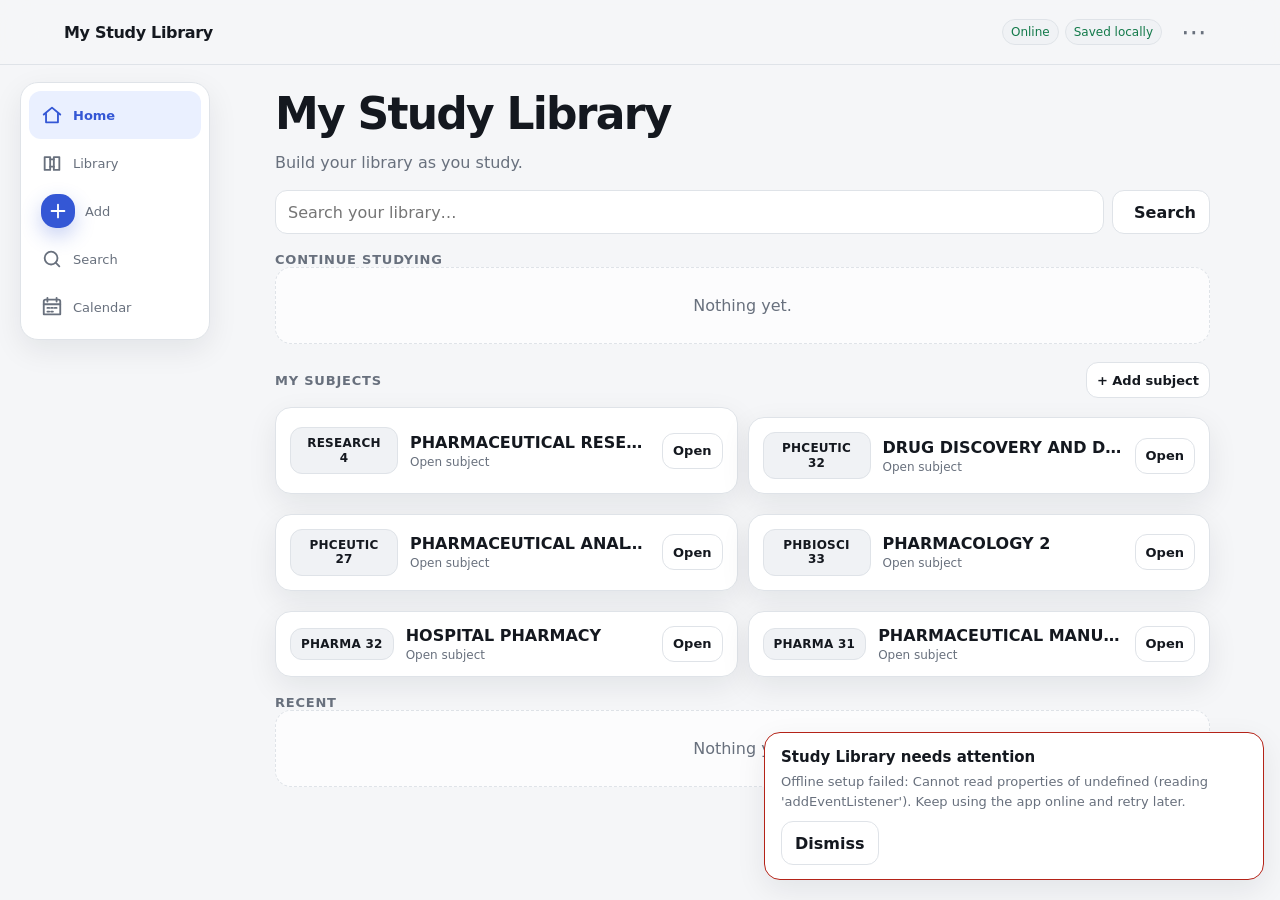
==== index.html @ 4ba4dd5d "Set up Study Library PWA" ====
<!doctype html>
<html lang="en">
<head>
<meta charset="utf-8" />
<meta name="viewport" content="width=device-width,initial-scale=1,viewport-fit=cover" />
<meta name="color-scheme" content="light dark" />
<title>Personal Study Library — Unified Study Modules</title>

<meta name="theme-color" content="#3457d5">
<link rel="manifest" href="./manifest.webmanifest">
<link rel="icon" href="./assets/icons/icon-192.png">
<link rel="apple-touch-icon" href="./assets/icons/icon-192.png">
<link rel="stylesheet" href="./css/app.css">
<link rel="stylesheet" href="./css/pwa.css">
</head>
<body>
<div class="app">
  <header class="topbar"><div class="topbar-inner"><div class="top-title" id="topTitle">My Study Library</div><div class="status-row"><span class="badge" id="networkBadge">Offline</span><span class="badge save-badge saved" id="saveBadge">Saved locally</span></div><button class="kebab" onclick="openAppMenu()" aria-label="Library settings and actions">⋯</button></div></header>
  <main class="main" id="main"></main>
  <nav class="bottom-nav" id="bottomNav"></nav>
  <button class="calendar-side-launch" id="calendarSideLaunch" type="button" onclick="openCalendar()" aria-label="Open calendar"><svg viewBox="0 0 24 24" aria-hidden="true"><path d="M5 4h14a2 2 0 0 1 2 2v14H3V6a2 2 0 0 1 2-2z"/><path d="M7 2v4M17 2v4M3 9h18"/><path d="M7 13h2M11 13h2M15 13h2M7 17h2M11 17h2"/></svg><span class="calendar-side-label">Calendar</span></button>
</div>
<div id="sheetHost"></div><div id="toastHost"></div>


<script src="./js/version.js"></script>
<script src="./js/storage.js"></script>
<script src="./js/pdf-reader.js"></script>
<script src="./js/app.js"></script>
<script src="./js/integration.js"></script>
<script src="./js/updater.js"></script>
</body>
</html>
---- css/app.css ----
:root{
  --bg:#f5f6f8;--surface:#ffffff;--surface2:#f0f2f5;--ink:#14181f;--muted:#68707d;--line:#dfe3e8;
  --accent:#3457d5;--accent2:#eaf0ff;--danger:#b42318;--good:#137a4a;--warn:#a15c00;--shadow:0 10px 30px rgba(15,23,42,.08);
  --radius:16px;--nav-h:70px;--tap:44px;
}
html[data-theme="dark"]{--bg:#101318;--surface:#171b22;--surface2:#202631;--ink:#eef2f6;--muted:#9ca7b5;--line:#2c3440;--accent:#7f9cff;--accent2:#202b4a;--shadow:0 12px 34px rgba(0,0,0,.28)}
*{box-sizing:border-box}html,body{margin:0;min-height:100%;font-family:Inter,ui-sans-serif,system-ui,-apple-system,Segoe UI,Roboto,Arial,sans-serif;background:var(--bg);color:var(--ink)}
button,input,textarea,select{font:inherit;color:inherit}button{cursor:pointer}.hidden{display:none!important}.app{min-height:100vh;padding-bottom:calc(var(--nav-h) + env(safe-area-inset-bottom))}
.topbar{position:sticky;top:0;z-index:30;background:color-mix(in srgb,var(--bg) 88%,transparent);backdrop-filter:blur(16px);border-bottom:1px solid var(--line)}
.topbar-inner{max-width:1180px;margin:auto;display:flex;align-items:center;gap:10px;padding:10px 14px}.top-title{font-weight:800;letter-spacing:-.02em;flex:1}.status-row{display:flex;gap:6px;align-items:center}.badge{font-size:12px;padding:5px 8px;border-radius:999px;background:var(--surface2);color:var(--muted);border:1px solid var(--line)}.save-badge.saved{color:var(--good)}
.main{max-width:1180px;margin:0 auto;padding:14px}.view{animation:fade .18s ease}@keyframes fade{from{opacity:.4;transform:translateY(3px)}to{opacity:1;transform:none}}
.h1{font-size:clamp(28px,6vw,44px);line-height:1.05;margin:6px 0 8px;letter-spacing:-.04em}.h2{font-size:22px;margin:0 0 10px;letter-spacing:-.02em}.h3{font-size:16px;margin:0 0 8px}.muted{color:var(--muted)}.small{font-size:12px}.section{margin:18px 0}.section-head{display:flex;align-items:center;justify-content:space-between;gap:10px;margin-bottom:9px}.section-title{font-size:13px;font-weight:800;letter-spacing:.06em;text-transform:uppercase;color:var(--muted)}
.card{background:var(--surface);border:1px solid var(--line);border-radius:var(--radius);box-shadow:var(--shadow);padding:14px}.card.flat{box-shadow:none}.card + .card{margin-top:10px}.empty{padding:28px 18px;border:1px dashed var(--line);border-radius:var(--radius);text-align:center;color:var(--muted);background:color-mix(in srgb,var(--surface) 65%,transparent)}
.btn{min-height:var(--tap);border:1px solid var(--line);background:var(--surface);border-radius:12px;padding:9px 13px;font-weight:700;display:inline-flex;align-items:center;justify-content:center;gap:8px}.btn:hover{filter:brightness(.98)}.btn.primary{background:var(--accent);border-color:var(--accent);color:white}.btn.ghost{background:transparent}.btn.danger{color:var(--danger)}.btn.small{min-height:36px;padding:7px 10px;font-size:13px}.btn.icon{width:44px;padding:0}.btn.active{background:var(--accent2);border-color:var(--accent);color:var(--accent)}
.search{display:flex;gap:8px}.input,.textarea,.select{width:100%;border:1px solid var(--line);background:var(--surface);border-radius:12px;padding:11px 12px;outline:none}.input:focus,.textarea:focus,.select:focus{border-color:var(--accent);box-shadow:0 0 0 3px color-mix(in srgb,var(--accent) 15%,transparent)}.textarea{min-height:120px;resize:vertical}.label{display:block;font-size:12px;font-weight:800;color:var(--muted);margin:0 0 6px}.field{margin-bottom:12px}
.grid{display:grid;gap:10px}.grid2{grid-template-columns:repeat(2,minmax(0,1fr))}.grid3{grid-template-columns:repeat(3,minmax(0,1fr))}.list{display:grid;gap:9px}.list-row{display:flex;align-items:center;gap:10px;padding:12px;background:var(--surface);border:1px solid var(--line);border-radius:14px}.list-main{flex:1;min-width:0}.list-title{font-weight:800;white-space:nowrap;overflow:hidden;text-overflow:ellipsis}.list-sub{font-size:12px;color:var(--muted);margin-top:3px;white-space:nowrap;overflow:hidden;text-overflow:ellipsis}.swatch{width:12px;height:12px;border-radius:50%;flex:0 0 auto}.kebab{border:0;background:transparent;color:var(--muted);font-size:22px;padding:0 6px}
.subject-card{display:flex;align-items:center;gap:12px}.subject-icon{width:46px;height:46px;border-radius:14px;display:grid;place-items:center;background:var(--surface2);font-weight:900}.subject-code{min-width:86px;max-width:108px;padding:8px 10px;border-radius:12px;background:var(--surface2);border:1px solid var(--line);font-size:12px;font-weight:850;letter-spacing:.02em;line-height:1.2;text-align:center;color:var(--ink)}.chips{display:flex;flex-wrap:wrap;gap:7px}.chip{padding:6px 9px;border:1px solid var(--line);border-radius:999px;background:var(--surface);font-size:12px;color:var(--muted)}
.bottom-nav{position:fixed;z-index:50;left:0;right:0;bottom:0;height:calc(var(--nav-h) + env(safe-area-inset-bottom));padding-bottom:env(safe-area-inset-bottom);background:color-mix(in srgb,var(--surface) 92%,transparent);backdrop-filter:blur(18px);border-top:1px solid var(--line);display:grid;grid-template-columns:repeat(5,1fr)}.nav-btn{border:0;background:transparent;color:var(--muted);display:flex;flex-direction:column;align-items:center;justify-content:center;gap:3px;font-size:11px;min-width:0}.nav-btn svg{width:22px;height:22px;stroke:currentColor;fill:none;stroke-width:2;stroke-linecap:round;stroke-linejoin:round}.nav-btn.active{color:var(--accent);font-weight:800}.nav-add{width:46px;height:46px;border-radius:15px;background:var(--accent);color:white;display:grid;place-items:center;margin-top:-7px;box-shadow:0 8px 20px color-mix(in srgb,var(--accent) 28%,transparent)}
.sheet-backdrop{position:fixed;inset:0;background:rgba(10,15,25,.38);z-index:100;display:flex;align-items:flex-end;justify-content:center}.sheet{width:min(680px,100%);max-height:88vh;overflow:auto;background:var(--surface);border-radius:22px 22px 0 0;padding:12px 16px calc(18px + env(safe-area-inset-bottom));box-shadow:0 -20px 60px rgba(0,0,0,.2)}.sheet-grab{width:44px;height:5px;border-radius:999px;background:var(--line);margin:2px auto 14px}.sheet-head{display:flex;align-items:center;gap:8px;margin-bottom:12px}.sheet-head h2{flex:1;margin:0;font-size:20px}.sheet-actions{display:flex;gap:8px;justify-content:flex-end;flex-wrap:wrap;margin-top:14px}.sheet-option{width:100%;text-align:left;border:1px solid var(--line);background:var(--surface);border-radius:14px;padding:13px;margin:6px 0;font-weight:800}.sheet-option span{display:block;font-size:12px;font-weight:500;color:var(--muted);margin-top:3px}
.topic-hero{display:flex;align-items:flex-start;gap:12px}.topic-hero .grow{flex:1}.progressbar{height:9px;border-radius:999px;background:var(--surface2);overflow:hidden}.progressbar>div{height:100%;background:var(--accent);border-radius:inherit}.tool-tabs{display:flex;gap:7px;overflow:auto;padding:2px 0 8px;scrollbar-width:none}.tool-tabs::-webkit-scrollbar{display:none}.tool-tab{white-space:nowrap;border:1px solid var(--line);background:var(--surface);border-radius:999px;padding:8px 11px;font-weight:750}.tool-tab.active{background:var(--accent);color:white;border-color:var(--accent)}
.material-grid{display:grid;gap:9px}.material-card{display:flex;gap:10px;align-items:center;padding:12px;border:1px solid var(--line);border-radius:14px;background:var(--surface)}.material-icon{width:42px;height:42px;border-radius:12px;background:var(--surface2);display:grid;place-items:center;font-size:12px;font-weight:900}.state-pill{font-size:10px;font-weight:900;letter-spacing:.05em;padding:4px 6px;border-radius:999px;background:var(--surface2);color:var(--muted)}
.reader-shell{position:relative}.reader-toolbar{position:sticky;top:61px;z-index:18;display:flex;gap:6px;overflow:auto;padding:8px;background:color-mix(in srgb,var(--surface) 94%,transparent);backdrop-filter:blur(14px);border:1px solid var(--line);border-radius:14px;margin-bottom:8px}.reader-tool{min-width:42px;height:42px;border:1px solid var(--line);background:var(--surface);border-radius:11px;display:grid;place-items:center}.reader-tool.active{background:var(--accent2);border-color:var(--accent);color:var(--accent)}.reader-tool svg{width:21px;height:21px;stroke:currentColor;fill:none;stroke-width:2;stroke-linecap:round;stroke-linejoin:round}.tool-settings{display:flex;gap:10px;flex-wrap:wrap;align-items:center;padding:9px 10px;border:1px solid var(--line);background:var(--surface);border-radius:12px;margin-bottom:8px}.color-dot{width:28px;height:28px;border-radius:50%;border:2px solid var(--surface);outline:1px solid var(--line)}.color-dot.selected{outline:3px solid var(--accent)}.mini-range{width:140px}.preview-line{width:84px;height:22px;position:relative;border:1px solid var(--line);border-radius:8px;background:var(--surface2)}.preview-line span{position:absolute;left:9px;right:9px;top:50%;transform:translateY(-50%);border-radius:999px;background:var(--ink)}
.reader-wrap{position:relative;border:1px solid var(--line);border-radius:14px;background:var(--surface);overflow:hidden}.reader-scroll{position:relative;max-height:72vh;overflow:auto}.reader-text{position:relative;z-index:1;padding:22px;white-space:pre-wrap;line-height:1.72;font-size:16px;min-height:500px}.reader-text mark{padding:0;border-radius:2px;color:inherit;cursor:pointer}.anno-canvas{position:absolute;left:0;top:0;z-index:5;touch-action:none}.reader-info{padding:12px}.unsupported{padding:24px;text-align:center;color:var(--muted)}
.note-editor{display:grid;gap:8px}.autosave{font-size:11px;color:var(--muted)}
.flashcard-stage{perspective:1000px}.flashcard{min-height:280px;border:1px solid var(--line);border-radius:20px;background:var(--surface);display:grid;place-items:center;padding:28px;text-align:center;font-size:24px;font-weight:800;box-shadow:var(--shadow);transform-style:preserve-3d;transition:transform .35s}.flashcard.flipped{transform:rotateY(180deg)}.flash-side{backface-visibility:hidden;position:absolute;padding:24px}.flash-back{transform:rotateY(180deg)}.rating-row{display:grid;grid-template-columns:repeat(4,1fr);gap:7px;margin-top:10px}.rating-row .btn{font-size:12px;padding:8px 5px}
.quizbox{max-width:780px;margin:auto}.choice{display:block;width:100%;text-align:left;border:1px solid var(--line);background:var(--surface);border-radius:12px;padding:12px;margin:8px 0}.choice.selected{border-color:var(--accent);background:var(--accent2)}.choice.correct{border-color:#49a575;background:color-mix(in srgb,#49a575 12%,var(--surface))}.choice.wrong{border-color:#d56a64;background:color-mix(in srgb,#d56a64 11%,var(--surface))}.quiz-actions{display:flex;gap:7px;flex-wrap:wrap}.confidence{display:flex;gap:7px;flex-wrap:wrap;margin-top:10px}.confidence .btn{flex:1}.option-explain{padding:9px;border:1px solid var(--line);border-radius:10px;margin-top:6px;font-size:13px}
.table-wrap{overflow:auto;border:1px solid var(--line);border-radius:14px}.study-table{border-collapse:collapse;width:100%;min-width:640px;background:var(--surface)}.study-table th,.study-table td{border-bottom:1px solid var(--line);border-right:1px solid var(--line);padding:10px;text-align:left;vertical-align:top}.study-table th{background:var(--surface2);position:sticky;top:0}.cell-hidden{filter:blur(6px);user-select:none;cursor:pointer}.cell-cover{background:var(--surface2);border-radius:6px;padding:2px 5px}
.metric-grid{display:grid;grid-template-columns:repeat(2,minmax(0,1fr));gap:9px}.metric{padding:12px;border:1px solid var(--line);border-radius:14px;background:var(--surface)}.metric b{font-size:24px;display:block;margin-top:3px}.share-check{display:flex;gap:9px;align-items:flex-start;padding:10px;border:1px solid var(--line);border-radius:12px;margin:7px 0}.share-check input{margin-top:3px}.privacy-note{padding:11px;border:1px solid color-mix(in srgb,var(--accent) 35%,var(--line));background:var(--accent2);border-radius:12px;font-size:13px}
.toast{position:fixed;z-index:200;left:50%;bottom:calc(var(--nav-h) + 18px);transform:translateX(-50%);background:#111827;color:white;padding:10px 13px;border-radius:999px;font-size:13px;box-shadow:0 10px 30px rgba(0,0,0,.25);max-width:90%;text-align:center}
.desktop-sidebar{display:none}.split{display:grid;gap:12px}.checkline{display:flex;align-items:center;gap:8px}.danger-zone{border:1px solid color-mix(in srgb,var(--danger) 35%,var(--line));border-radius:14px;padding:12px}.roadmap-details{margin-top:10px;border-top:1px solid var(--line);padding-top:10px}.roadmap-details summary{cursor:pointer;font-weight:800;list-style:none}.roadmap-details summary::-webkit-details-marker{display:none}.roadmap-flow{display:flex;flex-wrap:wrap;gap:6px;align-items:center;margin:10px 0}.roadmap-step{padding:6px 9px;border:1px solid var(--line);border-radius:999px;background:var(--surface2);font-size:12px;font-weight:750}.roadmap-arrow{color:var(--muted);font-size:12px}

/* ----------------------------- Calendar ----------------------------- */
.calendar-home-card{display:flex;align-items:center;gap:12px}.calendar-home-date{width:56px;height:58px;border:1px solid var(--line);border-radius:14px;background:var(--surface2);display:grid;place-items:center;align-content:center;flex:0 0 auto}.calendar-home-date b{font-size:22px;line-height:1}.calendar-home-date span{font-size:10px;font-weight:900;letter-spacing:.08em;text-transform:uppercase;color:var(--muted);margin-top:4px}
.calendar-shell{display:grid;gap:12px}.calendar-toolbar{display:flex;align-items:center;gap:8px;flex-wrap:wrap}.calendar-toolbar .h2{margin:0;flex:1;min-width:150px}.calendar-grid{display:grid;grid-template-columns:repeat(7,minmax(0,1fr));gap:3px}.calendar-weekday{text-align:center;font-size:11px;font-weight:850;color:var(--muted);padding:6px 0}.calendar-day{position:relative;min-width:0;min-height:48px;border:1px solid transparent;border-radius:11px;background:transparent;color:var(--ink);padding:5px 3px;display:flex;flex-direction:column;align-items:center;justify-content:flex-start;gap:3px}.calendar-day:hover{background:var(--surface2)}.calendar-day.empty{pointer-events:none}.calendar-day.selected{border-color:var(--accent);background:var(--accent2);font-weight:850}.calendar-day.today{box-shadow:inset 0 0 0 1px var(--accent)}.calendar-day.today .calendar-day-num::after{content:'•';display:inline-block;margin-left:3px;color:var(--accent);font-size:11px;vertical-align:top}.calendar-day-num{font-size:13px;line-height:1.2}.calendar-note-count{min-width:18px;height:17px;border-radius:999px;padding:0 5px;display:grid;place-items:center;background:var(--surface2);border:1px solid var(--line);font-size:9px;font-weight:900;color:var(--muted)}.calendar-day.selected .calendar-note-count{background:var(--surface);color:var(--accent)}.calendar-note{align-items:flex-start}.calendar-note .list-sub{white-space:normal;line-height:1.4}.calendar-day-label{font-size:11px;color:var(--muted);margin-top:2px}.calendar-empty-day{min-height:48px}
@media(max-width:420px){.calendar-grid{gap:2px}.calendar-day{min-height:46px;border-radius:9px;padding:4px 1px}.calendar-day-num{font-size:12px}.calendar-weekday{font-size:10px}.calendar-note-count{min-width:16px;height:15px;font-size:8px}.calendar-toolbar .btn{padding-left:10px;padding-right:10px}}
.calendar-side-launch{position:fixed;z-index:45;right:10px;bottom:calc(var(--nav-h) + 14px + env(safe-area-inset-bottom));min-height:48px;border:1px solid var(--line);background:color-mix(in srgb,var(--surface) 94%,transparent);color:var(--ink);backdrop-filter:blur(14px);border-radius:15px;padding:9px 10px;display:flex;align-items:center;gap:8px;box-shadow:var(--shadow);font-weight:800}.calendar-side-launch svg{width:21px;height:21px;stroke:currentColor;fill:none;stroke-width:2;stroke-linecap:round;stroke-linejoin:round}.calendar-side-launch .calendar-side-label{display:none}.calendar-side-launch.active{border-color:var(--accent);color:var(--accent);background:var(--accent2)}.calendar-side-launch:focus-visible{outline:3px solid color-mix(in srgb,var(--accent) 30%,transparent);outline-offset:2px}
@media(min-width:850px){.main{padding:20px}.calendar-side-launch{left:20px;right:auto;bottom:auto;top:390px;width:190px;justify-content:flex-start;padding:0 14px;min-height:48px;border-radius:12px}.calendar-side-launch .calendar-side-label{display:inline}.bottom-nav{left:20px;right:auto;top:82px;bottom:auto;width:190px;height:auto;padding:8px;display:flex;flex-direction:column;border:1px solid var(--line);border-radius:18px;background:var(--surface);box-shadow:var(--shadow)}.nav-btn{min-height:48px;flex-direction:row;justify-content:flex-start;padding:0 12px;border-radius:12px;font-size:13px;gap:10px}.nav-btn.active{background:var(--accent2)}.nav-add{width:34px;height:34px;margin:0}.app{padding-bottom:20px}.main{padding-left:225px}.split{grid-template-columns:280px 1fr}.metric-grid{grid-template-columns:repeat(4,minmax(0,1fr))}.grid3{grid-template-columns:repeat(3,minmax(0,1fr))}}
@media(max-width:560px){.grid2,.grid3{grid-template-columns:1fr}.h1{font-size:31px}.reader-text{padding:18px 16px}.reader-toolbar{top:57px}.rating-row{grid-template-columns:repeat(2,1fr)}.topbar-inner{padding:9px 10px}.main{padding:11px}.card{padding:12px}.sheet{padding-left:13px;padding-right:13px}}

/* ----------------------------- Internal PDF.js Reader ----------------------------- */
.pdf-reader{border:1px solid var(--line);border-radius:14px;background:var(--surface);overflow:hidden}
.pdf-reader-controls{position:sticky;top:112px;z-index:14;display:flex;gap:7px;align-items:center;flex-wrap:wrap;padding:8px;border-bottom:1px solid var(--line);background:color-mix(in srgb,var(--surface) 96%,transparent);backdrop-filter:blur(12px)}
.pdf-control-group{display:flex;gap:6px;align-items:center;flex-wrap:wrap}.pdf-page-input{width:64px;text-align:center;padding:8px;border:1px solid var(--line);border-radius:10px;background:var(--surface)}
.pdf-zoom-label{min-width:48px;text-align:center;font-size:12px;font-weight:800;color:var(--muted)}
.pdf-search-row{display:flex;gap:6px;align-items:center;flex:1 1 280px;min-width:220px}.pdf-search-row .input{min-height:38px;padding:8px 10px}.pdf-search-count{font-size:11px;color:var(--muted);min-width:82px;text-align:right}
.pdf-status{padding:18px;text-align:center;color:var(--muted);font-size:13px}.pdf-status.error{color:var(--danger)}
.pdf-scroll{position:relative;max-height:72vh;overflow:auto;overscroll-behavior:contain;background:#e7e9ee;touch-action:pan-x pan-y pinch-zoom;padding:14px}
html[data-theme="dark"] .pdf-scroll{background:#0d1015}
.pdf-page-shell{position:relative;margin:0 auto;background:#fff;box-shadow:0 6px 24px rgba(15,23,42,.16);transform-origin:top left}
.pdf-page-shell canvas{display:block;position:absolute;inset:0;width:100%;height:100%}.pdf-page-shell .pdf-canvas{position:relative;z-index:1}.pdf-anno-canvas{z-index:2;pointer-events:none}.pdf-live-canvas{z-index:3;pointer-events:none}
.pdf-live-canvas.drawing-enabled{pointer-events:auto;cursor:crosshair}.pdf-live-canvas.eraser-active{cursor:cell}
.pdf-reader-foot{display:flex;align-items:center;gap:8px;justify-content:space-between;flex-wrap:wrap;padding:8px 10px;border-top:1px solid var(--line);font-size:11px;color:var(--muted)}
.pdf-stylus-status{display:inline-flex;align-items:center;gap:5px;padding:4px 7px;border:1px solid var(--line);border-radius:999px;background:var(--surface2)}.pdf-stylus-dot{width:7px;height:7px;border-radius:50%;background:var(--good)}
.pdf-search-page-hit{outline:3px solid color-mix(in srgb,var(--accent) 50%,transparent);outline-offset:3px}
.pdf-error-actions{display:flex;gap:8px;justify-content:center;flex-wrap:wrap;margin-top:10px}
.pdf-engine-note{max-width:780px;line-height:1.45}
@media(max-width:700px){.pdf-reader-controls{top:108px;padding:7px}.pdf-control-group{flex:1 1 auto}.pdf-search-row{order:3;flex-basis:100%;min-width:0}.pdf-search-count{min-width:68px}.pdf-scroll{padding:8px;max-height:68vh}.pdf-reader-controls .btn.small{padding:7px 9px}.pdf-zoom-label{min-width:42px}}
@media(prefers-reduced-motion:reduce){.pdf-page-shell{scroll-behavior:auto!important}}


/* ----------------------------- In-app Study Module launcher ----------------------------- */
body.module-open{overflow:hidden}
.module-launch-shell{position:fixed;inset:0;z-index:5000;background:var(--bg);display:flex;flex-direction:column}
.module-launch-head{min-height:56px;display:flex;align-items:center;gap:10px;padding:8px 12px;border-bottom:1px solid var(--line);background:var(--surface);box-shadow:0 1px 8px rgba(15,23,42,.06)}
.module-launch-title{flex:1;min-width:0;display:flex;flex-direction:column;line-height:1.2}
.module-launch-title b{font-size:14px;white-space:nowrap;overflow:hidden;text-overflow:ellipsis}
.module-launch-title span{font-size:11px;color:var(--muted)}
.module-launch-frame{flex:1;min-height:0;width:100%;border:0;background:#fff}
.module-launch-loading{position:absolute;left:50%;top:76px;transform:translateX(-50%);z-index:2;padding:9px 12px;border:1px solid var(--line);border-radius:999px;background:var(--surface);color:var(--muted);font-size:12px;box-shadow:var(--shadow)}
@media(max-width:560px){.module-launch-head{padding:7px 8px}.module-launch-title span{display:none}.module-launch-head .btn{min-height:40px}.module-launch-loading{top:70px}}

/* Continuous PDF scroll update */
.pdf-scroll.pdf-continuous{max-height:74vh;overflow:auto;scroll-behavior:auto;padding:14px;touch-action:pan-x pan-y pinch-zoom}
.pdf-pages{display:flex;flex-direction:column;gap:18px;align-items:center;min-width:0}
.pdf-page-wrap{width:100%;display:flex;flex-direction:column;align-items:center;min-width:0;scroll-margin-top:8px}
.pdf-page-label{font-size:11px;font-weight:750;color:#667085;background:rgba(255,255,255,.9);border:1px solid rgba(0,0,0,.08);border-radius:999px;padding:4px 9px;margin-bottom:6px}
html[data-theme="dark"] .pdf-page-label{background:#171a21;color:#c7cbd3;border-color:#2d323c}
.pdf-page-shell{position:relative;max-width:none;flex:0 0 auto}
.pdf-page-loading{position:absolute;inset:0;display:flex;align-items:center;justify-content:center;color:#667085;background:#fff;font-size:12px;z-index:0}
.pdf-page-shell .pdf-canvas{z-index:1}.pdf-page-shell .pdf-anno-canvas{z-index:2}.pdf-page-shell .pdf-live-canvas{z-index:3}
.pdf-page-shell.pdf-search-page-hit{outline:3px solid rgba(245,158,11,.65);outline-offset:3px}
.reader-ai-btn{position:relative;font-size:11px;font-weight:850;letter-spacing:.02em}.reader-ai-btn .reader-ai-dot{position:absolute;right:5px;top:5px;width:7px;height:7px;border-radius:50%;background:var(--good);box-shadow:0 0 0 2px var(--surface)}.reader-ai-btn.offline{opacity:.45}.reader-ai-btn.offline .reader-ai-dot{background:var(--muted)}
.reader-ai-quick{display:flex;gap:7px;flex-wrap:wrap;margin:10px 0}.reader-ai-context{max-height:150px;overflow:auto;white-space:pre-wrap;padding:10px;border:1px solid var(--line);border-radius:10px;background:var(--surface2);font-size:12px;line-height:1.45}.reader-ai-privacy{padding:9px 10px;border-radius:10px;background:var(--surface2);font-size:12px;color:var(--muted);line-height:1.4}

.calendar-side-launch{display:none}.top-title{overflow:hidden;text-overflow:ellipsis;white-space:nowrap}.kebab{min-width:44px;min-height:44px;font-size:26px}.overflow-actions{display:grid;gap:8px}.overflow-actions .btn{text-align:left;min-height:48px}@media(max-width:600px){.status-row #networkBadge{display:none}.status-row .badge{font-size:10px}.module-launch-title b{font-size:13px}.list-row{flex-wrap:wrap}.list-main{min-width:160px}}

'+SHARED_STUDY_CSS+'
'+SHARED_STUDY_CSS+'
---- css/pwa.css ----
[hidden]{display:none!important}.pwa-messages{position:fixed;bottom:calc(var(--nav-h,70px) + env(safe-area-inset-bottom) + 12px);right:16px;left:16px;max-width:500px;margin-left:auto;z-index:2147483000;display:grid;gap:8px}.pwa-banner{padding:14px 16px;background:var(--surface,#fff);color:var(--ink,#14181f);border:1px solid var(--line,#dfe3e8);border-radius:var(--radius,16px);box-shadow:var(--shadow,0 4px 20px #0002)}.pwa-banner strong{font-size:15px}.pwa-banner p{font-size:13px;color:var(--muted,#68707d);margin:6px 0 10px;line-height:1.5}.pwa-banner .chips{justify-content:flex-end}.pwa-banner .btn{min-width:70px;min-height:44px}.pwa-error{border-color:var(--danger,#b42318)}body.pwa-saving{pointer-events:none}body.pwa-saving .pwa-messages{pointer-events:auto}@media(min-width:900px){.pwa-messages{bottom:20px}}@media print{.pwa-messages{display:none}}
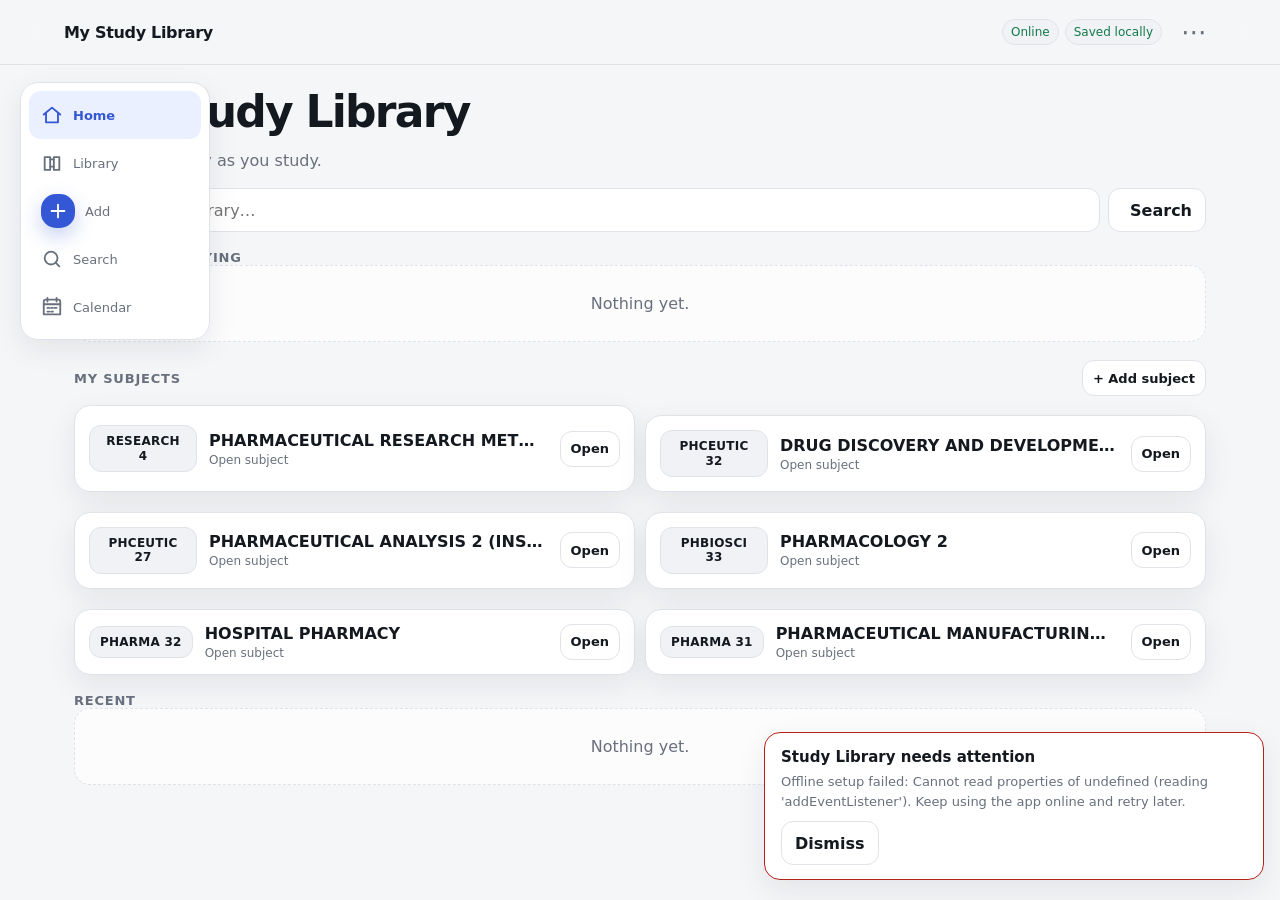
==== commit 537294e8: "Update Study Library to 0.2.1" ====
--- a/index.html
+++ b/index.html
@@ -12,6 +12,8 @@
 <link rel="apple-touch-icon" href="./assets/icons/icon-192.png">
 <link rel="stylesheet" href="./css/app.css">
 <link rel="stylesheet" href="./css/pwa.css">
+<link rel="stylesheet" href="./css/study-enhancements.css">
+<link rel="stylesheet" href="./css/device-layout.css">
 </head>
 <body>
 <div class="app">
@@ -26,8 +28,12 @@
 <script src="./js/version.js"></script>
 <script src="./js/storage.js"></script>
 <script src="./js/pdf-reader.js"></script>
+<script src="./js/study-core.js"></script>
 <script src="./js/app.js"></script>
+<script src="./js/topic-study.js"></script>
+<script src="./js/accessibility.js"></script>
 <script src="./js/integration.js"></script>
+<script src="./js/device-environment.js"></script>
 <script src="./js/updater.js"></script>
 </body>
-</html>+</html>
--- a/css/study-enhancements.css
+++ b/css/study-enhancements.css
@@ -0,0 +1,6 @@
+button:focus-visible,a:focus-visible,input:focus-visible,select:focus-visible,textarea:focus-visible,[tabindex]:focus-visible{outline:3px solid var(--accent,#3457d5);outline-offset:3px}
+.sheet button,.sheet select,.sheet input:not([type=checkbox]):not([type=range]):not([type=color]){min-height:44px}
+.sheet:has(#topicStudyFrame){width:min(1180px,100%);max-height:96dvh;padding:8px;overflow:hidden}
+#topicStudyFrame{display:block;background:var(--bg,#f5f6f8)}
+.sheet[role=dialog]{overscroll-behavior:contain}
+@media(min-width:900px){.sheet:has(#topicStudyFrame){margin:auto;border-radius:16px}}
--- a/css/device-layout.css
+++ b/css/device-layout.css
@@ -0,0 +1,11 @@
+.material-open,.module-open-button{display:flex;align-items:center;gap:12px;flex:1;min-width:0;min-height:64px;text-align:left;border:0;background:transparent;color:inherit;padding:8px;border-radius:10px;touch-action:manipulation;cursor:pointer}
+.material-open .list-main,.module-open-button .list-main{display:block;min-width:0}.material-open .list-title,.material-open .list-sub,.module-open-button .list-title,.module-open-button .list-sub{display:block;overflow-wrap:anywhere}
+.material-open:active,.module-open-button:active{background:var(--accent2)}
+.material-card .state-pill{flex:none}.material-card{gap:6px}
+html[data-platform=ios] input,html[data-platform=ios] select,html[data-platform=ios] textarea{font-size:max(16px,1em)}
+.topbar{padding-top:env(safe-area-inset-top)}.sheet{padding-bottom:calc(16px + env(safe-area-inset-bottom))}
+.module-launch-shell{height:100dvh;padding-top:env(safe-area-inset-top)}
+@media(max-width:599px){.material-card{flex-wrap:wrap}.material-open{flex-basis:75%;min-height:64px}.status-row .badge:first-child{display:none}.list-row{gap:7px}.module-open-button{padding:5px}.reader-text{max-width:100%;overflow-wrap:anywhere}.section-head{flex-wrap:wrap}}
+@media(min-width:600px) and (max-width:1399px){.main{padding:18px 24px}.grid2{grid-template-columns:repeat(2,minmax(0,1fr))}.reader-text{max-width:860px;margin-inline:auto}.sheet{max-width:min(960px,100%)}.material-open,.module-open-button{min-height:72px}.btn,.sheet-option{min-height:44px}}
+@media(orientation:landscape) and (max-height:600px){.sheet{max-height:94dvh}.topbar-inner{padding-block:6px}.pdf-scroll{min-height:180px}.module-launch-head{min-height:44px}}
+@media(prefers-reduced-motion:reduce){.view{animation:none}html{scroll-behavior:auto}}
